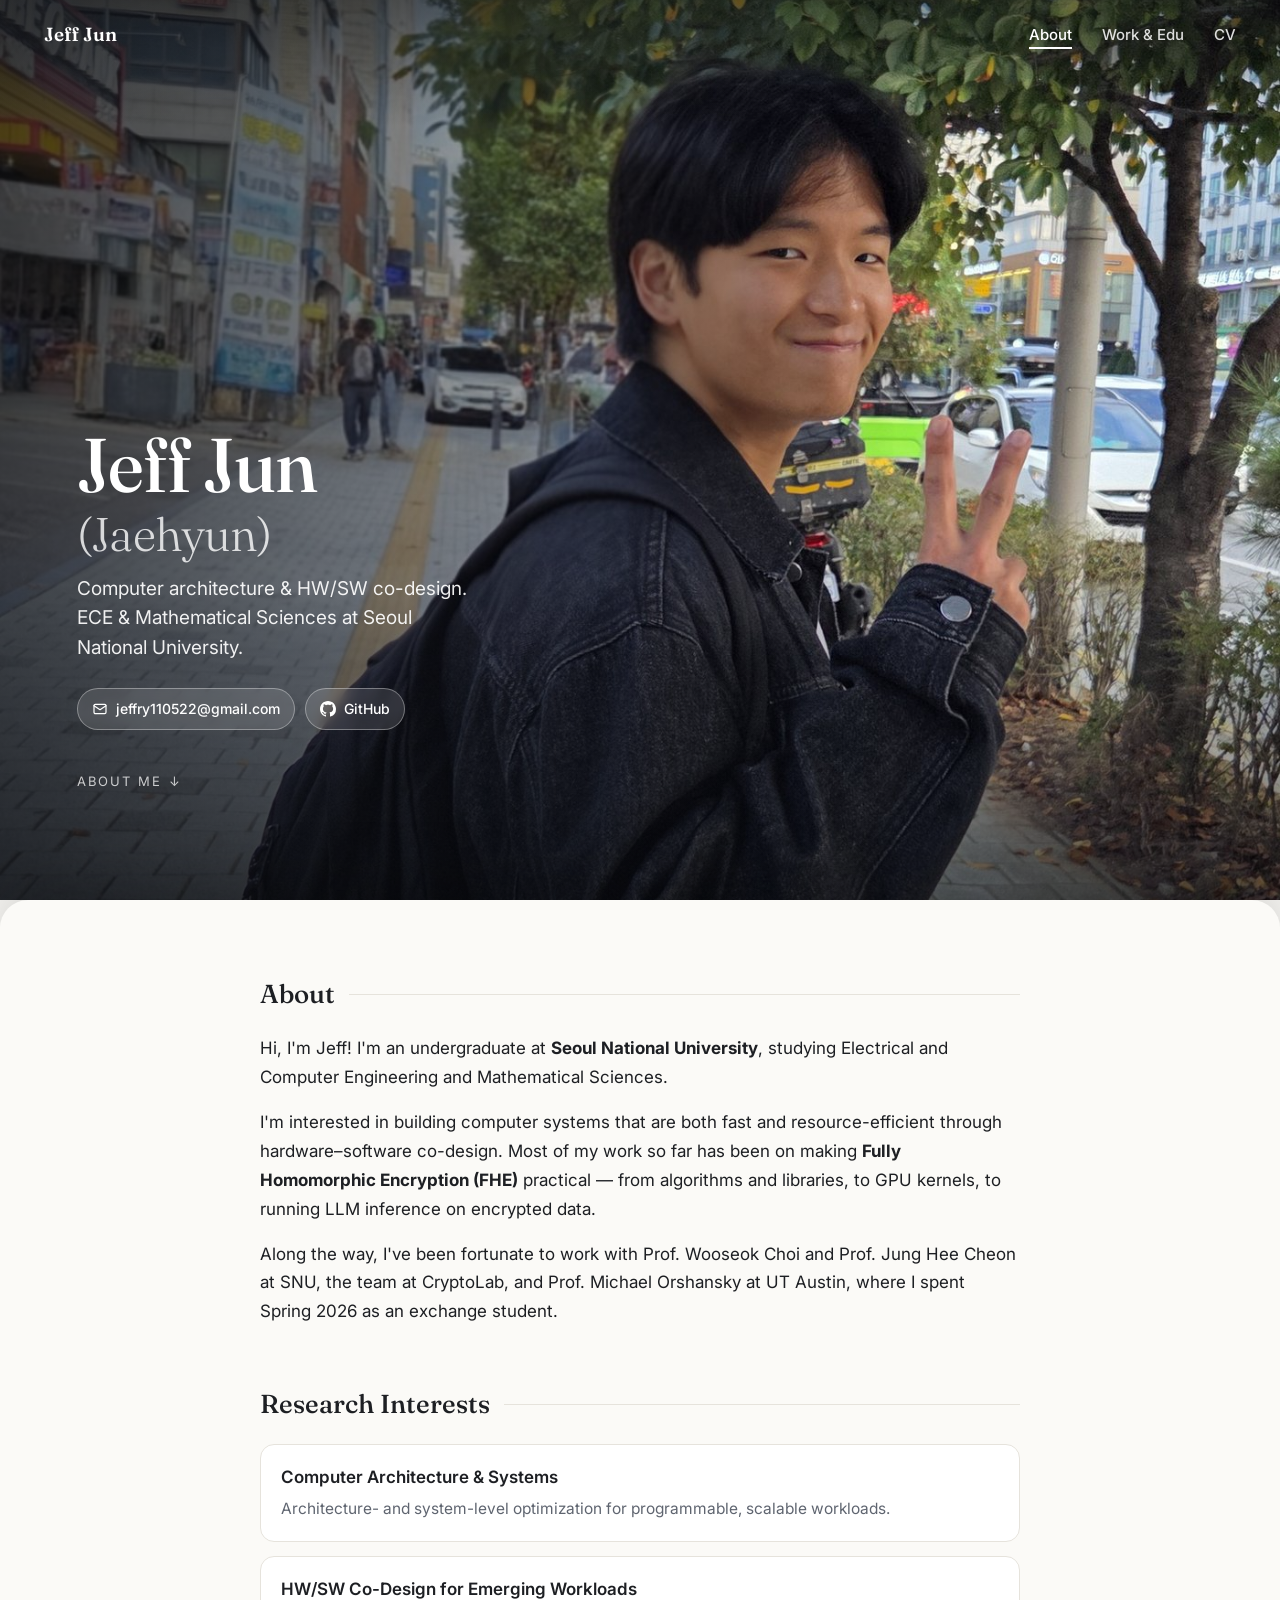
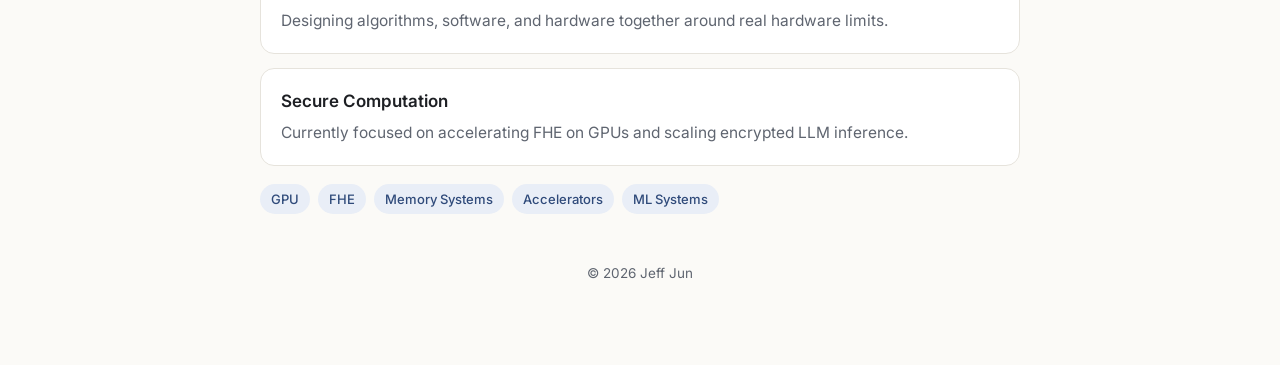
==== index.html @ 9861a4ab "Initial personal site" ====
<!doctype html>
<html lang="en">
<head>
  <meta charset="utf-8">
  <meta name="viewport" content="width=device-width, initial-scale=1">
  <meta name="robots" content="noindex, nofollow, noarchive">
  <title>Jeff Jun</title>
  <meta name="description" content="Jeff (Jaehyun) Jun — Computer Architecture & HW/SW Co-Design">
  <link rel="preconnect" href="https://fonts.googleapis.com">
  <link rel="preconnect" href="https://fonts.gstatic.com" crossorigin>
  <link href="https://fonts.googleapis.com/css2?family=Fraunces:opsz,wght@9..144,300;9..144,500;9..144,600&family=Inter:wght@400;500;600&display=swap" rel="stylesheet">
  <link rel="stylesheet" href="style.css">
</head>
<body>
  <nav class="nav on-photo" id="nav">
    <a class="brand" href="index.html">Jeff Jun</a>
    <ul>
      <li><a href="index.html" aria-current="page">About</a></li>
      <li><a href="experience.html">Work &amp; Edu</a></li>
      <li><a href="cv.html">CV</a></li>
    </ul>
  </nav>

  <div class="backdrop" role="img" aria-label="Photo of Jeff Jun"></div>

  <header class="hero">
    <h1>Jeff Jun<span class="alt">(Jaehyun)</span></h1>
    <p class="tagline">Computer architecture &amp; HW/SW co-design.<br>ECE &amp; Mathematical Sciences at Seoul National University.</p>
    <div class="links">
      <a class="chip" href="mailto:jeffry110522@gmail.com">
        <svg viewBox="0 0 24 24" fill="none" stroke="currentColor" stroke-width="1.8" stroke-linecap="round" stroke-linejoin="round"><rect x="3" y="5" width="18" height="14" rx="2"/><path d="m3 7 9 6 9-6"/></svg>
        jeffry110522@gmail.com
      </a>
      <a class="chip" href="https://github.com/Ccrople" target="_blank" rel="noopener">
        <svg viewBox="0 0 16 16" fill="currentColor"><path d="M8 0C3.58 0 0 3.58 0 8c0 3.54 2.29 6.53 5.47 7.59.4.07.55-.17.55-.38 0-.19-.01-.82-.01-1.49-2.01.37-2.53-.49-2.69-.94-.09-.23-.48-.94-.82-1.13-.28-.15-.68-.52-.01-.53.63-.01 1.08.58 1.23.82.72 1.21 1.87.87 2.33.66.07-.52.28-.87.51-1.07-1.78-.2-3.64-.89-3.64-3.95 0-.87.31-1.59.82-2.15-.08-.2-.36-1.02.08-2.12 0 0 .67-.21 2.2.82.64-.18 1.32-.27 2-.27.68 0 1.36.09 2 .27 1.53-1.04 2.2-.82 2.2-.82.44 1.1.16 1.92.08 2.12.51.56.82 1.27.82 2.15 0 3.07-1.87 3.75-3.65 3.95.29.25.54.73.54 1.48 0 1.07-.01 1.93-.01 2.2 0 .21.15.46.55.38A8.01 8.01 0 0 0 16 8c0-4.42-3.58-8-8-8z"/></svg>
        GitHub
      </a>
      <!-- LinkedIn: 주소 정해지면 아래 주석을 풀고 URL만 바꾸세요
      <a class="chip" href="https://www.linkedin.com/in/YOUR-ID" target="_blank" rel="noopener">
        <svg viewBox="0 0 24 24" fill="currentColor"><path d="M4.98 3.5a2.5 2.5 0 1 1 0 5 2.5 2.5 0 0 1 0-5zM3 9.5h4v11H3zM9.5 9.5h3.8v1.6h.05c.53-1 1.84-2.05 3.78-2.05 4.04 0 4.79 2.66 4.79 6.12v5.33h-4v-4.73c0-1.13-.02-2.58-1.57-2.58-1.57 0-1.81 1.23-1.81 2.5v4.81h-4z"/></svg>
        LinkedIn
      </a>
      -->
    </div>
    <a class="scroll-cue" href="#about">About me <span aria-hidden="true">↓</span></a>
  </header>

  <main class="sheet" id="about">
    <div class="wrap">
      <section>
        <h2>About</h2>
        <p>Hi, I'm Jeff! I'm an undergraduate at <strong>Seoul National University</strong>, studying Electrical and Computer Engineering and Mathematical Sciences.</p>
        <p>I'm interested in building computer systems that are both fast and resource-efficient through hardware–software co-design. Most of my work so far has been on making <strong>Fully Homomorphic Encryption (FHE)</strong> practical — from algorithms and libraries, to GPU kernels, to running LLM inference on encrypted data.</p>
        <p>Along the way, I've been fortunate to work with Prof. Wooseok Choi and Prof. Jung Hee Cheon at SNU, the team at CryptoLab, and Prof. Michael Orshansky at UT Austin, where I spent Spring 2026 as an exchange student.</p>
      </section>

      <section>
        <h2>Research Interests</h2>
        <ul class="interests">
          <li><strong>Computer Architecture &amp; Systems</strong><span>Architecture- and system-level optimization for programmable, scalable workloads.</span></li>
          <li><strong>HW/SW Co-Design for Emerging Workloads</strong><span>Designing algorithms, software, and hardware together around real hardware limits.</span></li>
          <li><strong>Secure Computation</strong><span>Currently focused on accelerating FHE on GPUs and scaling encrypted LLM inference.</span></li>
        </ul>
        <div class="tags">
          <span class="tag">GPU</span><span class="tag">FHE</span><span class="tag">Memory Systems</span><span class="tag">Accelerators</span><span class="tag">ML Systems</span>
        </div>
      </section>
    </div>
    <footer>© 2026 Jeff Jun</footer>
  </main>

  <script>
    const nav = document.getElementById('nav');
    const onScroll = () => nav.classList.toggle('scrolled', window.scrollY > window.innerHeight * 0.75);
    window.addEventListener('scroll', onScroll, { passive: true }); onScroll();
  </script>
</body>
</html>
---- style.css ----
/* ---------- Tokens ---------- */
:root {
  --bg: #fbfaf7;
  --surface: #ffffff;
  --text: #1d1f23;
  --muted: #5f6570;
  --line: #e6e3dc;
  --accent: #2f4a7a;
  --accent-soft: #e9eef7;
  --serif: "Fraunces", Georgia, "Times New Roman", serif;
  --sans: "Inter", system-ui, -apple-system, "Segoe UI", Roboto, sans-serif;
  --maxw: 760px;
  --radius: 14px;
}
@media (prefers-color-scheme: dark) {
  :root {
    --bg: #141518;
    --surface: #1b1d21;
    --text: #e8e6e1;
    --muted: #a0a4ab;
    --line: #2c2f35;
    --accent: #9db7e6;
    --accent-soft: #232a37;
  }
}

* { box-sizing: border-box; }
html { scroll-behavior: smooth; }
body {
  margin: 0;
  background: var(--bg);
  color: var(--text);
  font-family: var(--sans);
  font-size: 17px;
  line-height: 1.7;
  -webkit-font-smoothing: antialiased;
}
a { color: var(--accent); text-decoration: none; }
a:hover { text-decoration: underline; text-underline-offset: 3px; }

/* ---------- Nav ---------- */
.nav {
  position: fixed; inset: 0 0 auto 0; z-index: 20;
  display: flex; align-items: center; justify-content: space-between;
  padding: 18px clamp(16px, 4vw, 44px);
  transition: background .25s, border-color .25s, color .25s;
  border-bottom: 1px solid transparent;
}
.nav .brand { font-family: var(--serif); font-weight: 600; font-size: 19px; color: inherit; }
.nav .brand:hover { text-decoration: none; }
.nav ul { list-style: none; display: flex; gap: clamp(14px, 3vw, 30px); margin: 0; padding: 0; }
.nav ul a { color: inherit; font-size: 15px; font-weight: 500; opacity: .85; }
.nav ul a:hover, .nav ul a[aria-current="page"] { opacity: 1; text-decoration: none; }
.nav ul a[aria-current="page"] { border-bottom: 2px solid currentColor; padding-bottom: 3px; }

.nav.on-photo { color: #fff; }
.nav.solid, .nav.scrolled {
  color: var(--text);
  background: color-mix(in srgb, var(--bg) 88%, transparent);
  backdrop-filter: blur(10px); -webkit-backdrop-filter: blur(10px);
  border-bottom-color: var(--line);
}

/* ---------- Home: photo backdrop ---------- */
.backdrop {
  position: fixed; inset: 0; z-index: -1;
  background: #1a1a1a url("profile.jpg") center 22% / cover no-repeat;
}
.backdrop::after {
  content: ""; position: absolute; inset: 0;
  background:
    linear-gradient(180deg, rgba(10,12,16,.45) 0%, rgba(10,12,16,0) 14%),
    linear-gradient(90deg, rgba(10,12,16,.72) 0%, rgba(10,12,16,.35) 45%, rgba(10,12,16,0) 70%),
    linear-gradient(0deg, rgba(10,12,16,.55) 0%, rgba(10,12,16,0) 35%);
}

.hero {
  min-height: 100vh; min-height: 100svh;
  display: flex; flex-direction: column; justify-content: flex-end;
  padding: 0 clamp(16px, 6vw, 88px) clamp(56px, 12vh, 120px);
  color: #fff;
}
.hero h1 {
  font-family: var(--serif); font-weight: 500;
  font-size: clamp(40px, 6.4vw, 76px); line-height: 1.05;
  margin: 0 0 14px; letter-spacing: -.01em;
}
.hero h1 .alt { font-weight: 300; opacity: .8; font-size: .62em; display: block; margin-top: 6px; }
.hero .tagline { font-size: clamp(16px, 1.6vw, 19px); margin: 0 0 26px; opacity: .92; max-width: 34ch; line-height: 1.55; }

.links { display: flex; flex-wrap: wrap; gap: 10px; }
.chip {
  display: inline-flex; align-items: center; gap: 8px;
  padding: 8px 14px; border-radius: 999px;
  font-size: 14px; font-weight: 500;
  border: 1px solid var(--line); color: var(--text); background: var(--surface);
}
.chip:hover { text-decoration: none; border-color: var(--accent); color: var(--accent); }
.chip svg { width: 16px; height: 16px; flex: none; }
.hero .chip { color: #fff; background: rgba(255,255,255,.12); border-color: rgba(255,255,255,.35); backdrop-filter: blur(6px); }
.hero .chip:hover { background: rgba(255,255,255,.22); color: #fff; }

.scroll-cue {
  margin-top: 40px; font-size: 13px; letter-spacing: .14em; text-transform: uppercase; opacity: .75; color: #fff;
  display: inline-flex; align-items: center; gap: 8px; width: fit-content;
}
.scroll-cue:hover { opacity: 1; text-decoration: none; }

/* Card that scrolls over the photo */
.sheet {
  position: relative;
  background: var(--bg);
  border-radius: 28px 28px 0 0;
  padding: clamp(40px, 7vw, 72px) 16px 40px;
  box-shadow: 0 -20px 60px rgba(0,0,0,.18);
}

/* ---------- Generic content ---------- */
.wrap { max-width: var(--maxw); margin: 0 auto; }
.page { padding: 120px 16px 40px; }
.page-title { font-family: var(--serif); font-weight: 500; font-size: clamp(32px, 4.5vw, 44px); margin: 0 0 6px; letter-spacing: -.01em; }
.page-sub { color: var(--muted); margin: 0 0 40px; }

section + section { margin-top: 56px; }
h2 {
  font-family: var(--serif); font-weight: 500; font-size: 26px;
  margin: 0 0 18px; display: flex; align-items: center; gap: 14px;
}
h2::after { content: ""; flex: 1; height: 1px; background: var(--line); }
p { margin: 0 0 16px; }

/* Research interests */
.interests { display: grid; gap: 14px; margin: 0; padding: 0; list-style: none; }
.interests li {
  background: var(--surface); border: 1px solid var(--line); border-radius: var(--radius);
  padding: 18px 20px;
}
.interests strong { display: block; font-weight: 600; margin-bottom: 2px; }
.interests span { color: var(--muted); font-size: 15.5px; }
.tags { display: flex; flex-wrap: wrap; gap: 8px; margin-top: 18px; }
.tag { font-size: 13px; padding: 4px 11px; border-radius: 999px; background: var(--accent-soft); color: var(--accent); font-weight: 500; }

/* Timeline (Work & Edu) */
.timeline { list-style: none; margin: 0; padding: 0; position: relative; }
.timeline::before { content: ""; position: absolute; left: 7px; top: 8px; bottom: 8px; width: 1px; background: var(--line); }
.timeline li { position: relative; padding: 0 0 30px 34px; }
.timeline li:last-child { padding-bottom: 0; }
.timeline li::before {
  content: ""; position: absolute; left: 2px; top: 8px; width: 11px; height: 11px; border-radius: 50%;
  background: var(--bg); border: 2px solid var(--accent);
}
.timeline li.now::before { background: var(--accent); }
.t-when { font-size: 13px; letter-spacing: .04em; color: var(--muted); font-variant-numeric: tabular-nums; }
.t-title { font-weight: 600; font-size: 17.5px; line-height: 1.4; margin: 2px 0; }
.t-where { color: var(--muted); font-size: 15.5px; }

/* CV */
.cv-head { display: flex; flex-wrap: wrap; align-items: flex-end; justify-content: space-between; gap: 16px; margin-bottom: 40px; }
.cv-head .page-sub { margin: 0; }
.cv-list { list-style: none; margin: 0; padding: 0; }
.cv-list li {
  display: grid; grid-template-columns: 1fr auto; gap: 4px 24px;
  padding: 12px 0; border-bottom: 1px dashed var(--line);
}
.cv-list li:last-child { border-bottom: 0; }
.cv-list .what { font-weight: 600; }
.cv-list .where { grid-column: 1; color: var(--muted); font-size: 15.5px; }
.cv-list .when { grid-column: 2; grid-row: 1; color: var(--muted); font-size: 14px; white-space: nowrap; font-variant-numeric: tabular-nums; padding-top: 2px; }
.skills { display: grid; grid-template-columns: max-content 1fr; gap: 8px 22px; margin: 0; }
.skills dt { font-weight: 600; }
.skills dd { margin: 0; color: var(--muted); }

/* Footer */
footer { color: var(--muted); font-size: 13.5px; text-align: center; padding: 48px 16px 40px; }

/* ---------- Mobile ---------- */
@media (max-width: 640px) {
  body { font-size: 16px; }
  .nav { padding: 14px 16px; }
  .nav .brand { font-size: 17px; }
  .nav ul { gap: 14px; }
  .nav ul a { font-size: 14px; }
  .backdrop { background-position: 64% 20%; }
  .backdrop::after {
    background:
      linear-gradient(180deg, rgba(10,12,16,.5) 0%, rgba(10,12,16,0) 12%),
      linear-gradient(0deg, rgba(10,12,16,.82) 0%, rgba(10,12,16,.35) 40%, rgba(10,12,16,0) 65%);
  }
  .hero { padding-bottom: 44px; }
  .sheet { border-radius: 22px 22px 0 0; }
  .cv-list li { grid-template-columns: 1fr; }
  .cv-list .when { grid-column: 1; grid-row: auto; padding-top: 0; }
  .skills { grid-template-columns: 1fr; gap: 2px; }
  .skills dd { margin-bottom: 10px; }
}

@media print {
  .nav, footer, .no-print { display: none !important; }
  .page { padding-top: 0; }
  body { background: #fff; color: #000; font-size: 12pt; }
}
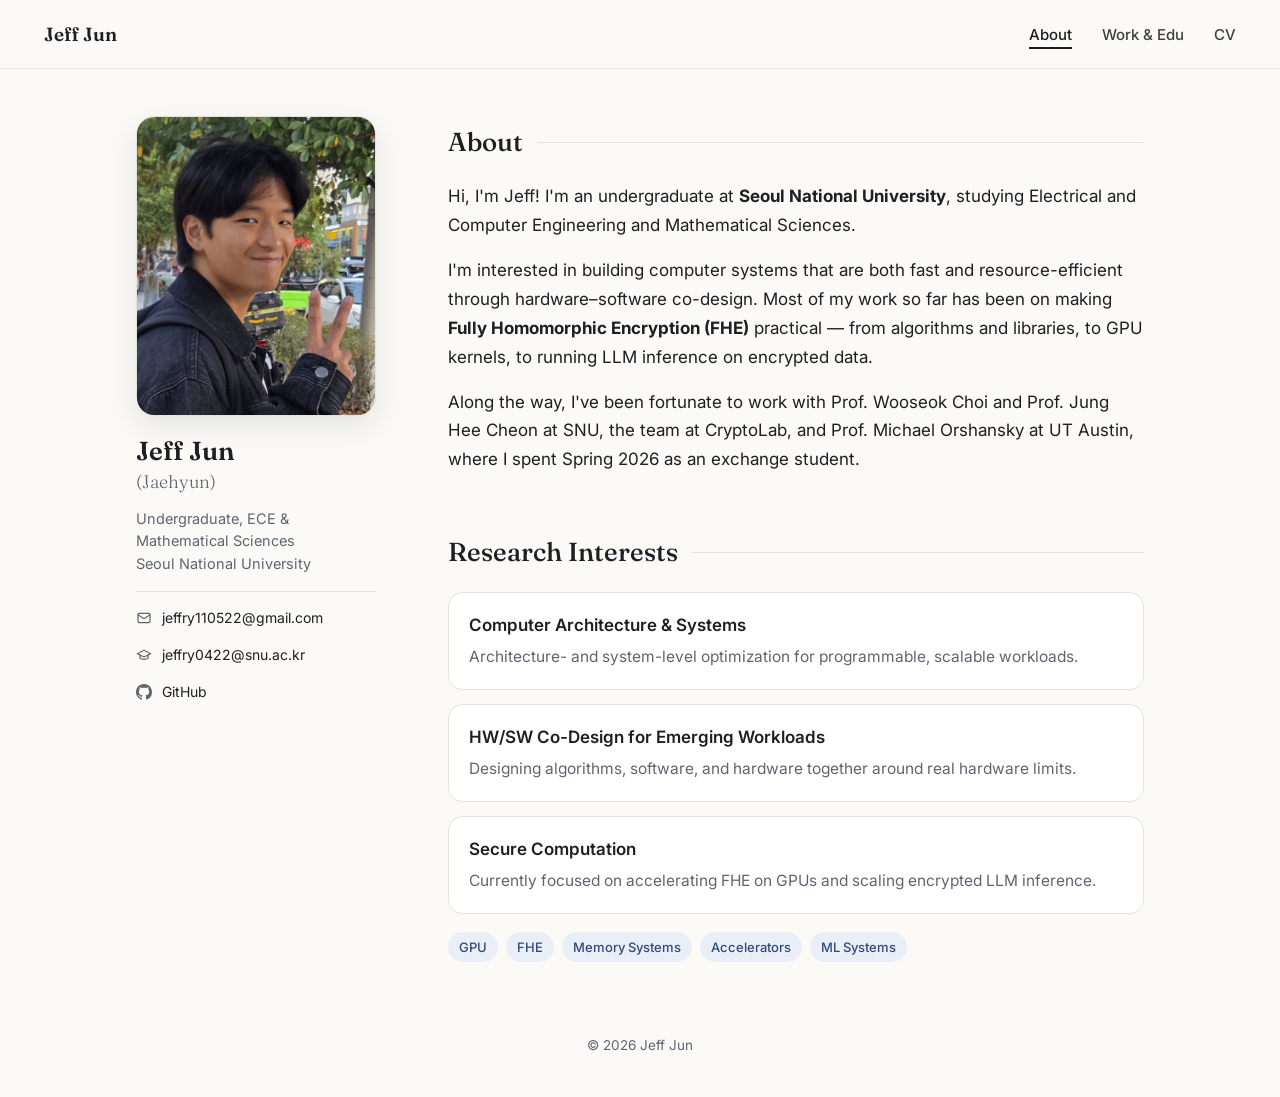
==== commit fbde0be0: "Smaller profile photo layout" ====
--- a/index.html
+++ b/index.html
@@ -12,7 +12,7 @@
   <link rel="stylesheet" href="style.css">
 </head>
 <body>
-  <nav class="nav on-photo" id="nav">
+  <nav class="nav solid">
     <a class="brand" href="index.html">Jeff Jun</a>
     <ul>
       <li><a href="index.html" aria-current="page">About</a></li>
@@ -21,32 +21,33 @@
     </ul>
   </nav>
 
-  <div class="backdrop" role="img" aria-label="Photo of Jeff Jun"></div>
+  <div class="home">
+    <aside class="profile">
+      <img class="avatar" src="profile.jpg" alt="Photo of Jeff Jun" width="560" height="700">
+      <div class="profile-text">
+        <div class="p-name">Jeff Jun</div>
+        <div class="p-alt">(Jaehyun)</div>
+        <div class="p-role">Undergraduate, ECE &amp; Mathematical Sciences<br>Seoul National University</div>
+        <ul class="p-links">
+          <li><a href="mailto:jeffry110522@gmail.com">
+            <svg viewBox="0 0 24 24" fill="none" stroke="currentColor" stroke-width="1.8" stroke-linecap="round" stroke-linejoin="round"><rect x="3" y="5" width="18" height="14" rx="2"/><path d="m3 7 9 6 9-6"/></svg>
+            jeffry110522@gmail.com</a></li>
+          <li><a href="mailto:jeffry0422@snu.ac.kr">
+            <svg viewBox="0 0 24 24" fill="none" stroke="currentColor" stroke-width="1.8" stroke-linecap="round" stroke-linejoin="round"><path d="M22 10 12 5 2 10l10 5 10-5z"/><path d="M6 12v5c3 2 9 2 12 0v-5"/></svg>
+            jeffry0422@snu.ac.kr</a></li>
+          <li><a href="https://github.com/Ccrople" target="_blank" rel="noopener">
+            <svg viewBox="0 0 16 16" fill="currentColor"><path d="M8 0C3.58 0 0 3.58 0 8c0 3.54 2.29 6.53 5.47 7.59.4.07.55-.17.55-.38 0-.19-.01-.82-.01-1.49-2.01.37-2.53-.49-2.69-.94-.09-.23-.48-.94-.82-1.13-.28-.15-.68-.52-.01-.53.63-.01 1.08.58 1.23.82.72 1.21 1.87.87 2.33.66.07-.52.28-.87.51-1.07-1.78-.2-3.64-.89-3.64-3.95 0-.87.31-1.59.82-2.15-.08-.2-.36-1.02.08-2.12 0 0 .67-.21 2.2.82.64-.18 1.32-.27 2-.27.68 0 1.36.09 2 .27 1.53-1.04 2.2-.82 2.2-.82.44 1.1.16 1.92.08 2.12.51.56.82 1.27.82 2.15 0 3.07-1.87 3.75-3.65 3.95.29.25.54.73.54 1.48 0 1.07-.01 1.93-.01 2.2 0 .21.15.46.55.38A8.01 8.01 0 0 0 16 8c0-4.42-3.58-8-8-8z"/></svg>
+            GitHub</a></li>
+          <!-- LinkedIn: 주소 정해지면 아래 주석을 풀고 URL만 바꾸세요
+          <li><a href="https://www.linkedin.com/in/YOUR-ID" target="_blank" rel="noopener">
+            <svg viewBox="0 0 24 24" fill="currentColor"><path d="M4.98 3.5a2.5 2.5 0 1 1 0 5 2.5 2.5 0 0 1 0-5zM3 9.5h4v11H3zM9.5 9.5h3.8v1.6h.05c.53-1 1.84-2.05 3.78-2.05 4.04 0 4.79 2.66 4.79 6.12v5.33h-4v-4.73c0-1.13-.02-2.58-1.57-2.58-1.57 0-1.81 1.23-1.81 2.5v4.81h-4z"/></svg>
+            LinkedIn</a></li>
+          -->
+        </ul>
+      </div>
+    </aside>
 
-  <header class="hero">
-    <h1>Jeff Jun<span class="alt">(Jaehyun)</span></h1>
-    <p class="tagline">Computer architecture &amp; HW/SW co-design.<br>ECE &amp; Mathematical Sciences at Seoul National University.</p>
-    <div class="links">
-      <a class="chip" href="mailto:jeffry110522@gmail.com">
-        <svg viewBox="0 0 24 24" fill="none" stroke="currentColor" stroke-width="1.8" stroke-linecap="round" stroke-linejoin="round"><rect x="3" y="5" width="18" height="14" rx="2"/><path d="m3 7 9 6 9-6"/></svg>
-        jeffry110522@gmail.com
-      </a>
-      <a class="chip" href="https://github.com/Ccrople" target="_blank" rel="noopener">
-        <svg viewBox="0 0 16 16" fill="currentColor"><path d="M8 0C3.58 0 0 3.58 0 8c0 3.54 2.29 6.53 5.47 7.59.4.07.55-.17.55-.38 0-.19-.01-.82-.01-1.49-2.01.37-2.53-.49-2.69-.94-.09-.23-.48-.94-.82-1.13-.28-.15-.68-.52-.01-.53.63-.01 1.08.58 1.23.82.72 1.21 1.87.87 2.33.66.07-.52.28-.87.51-1.07-1.78-.2-3.64-.89-3.64-3.95 0-.87.31-1.59.82-2.15-.08-.2-.36-1.02.08-2.12 0 0 .67-.21 2.2.82.64-.18 1.32-.27 2-.27.68 0 1.36.09 2 .27 1.53-1.04 2.2-.82 2.2-.82.44 1.1.16 1.92.08 2.12.51.56.82 1.27.82 2.15 0 3.07-1.87 3.75-3.65 3.95.29.25.54.73.54 1.48 0 1.07-.01 1.93-.01 2.2 0 .21.15.46.55.38A8.01 8.01 0 0 0 16 8c0-4.42-3.58-8-8-8z"/></svg>
-        GitHub
-      </a>
-      <!-- LinkedIn: 주소 정해지면 아래 주석을 풀고 URL만 바꾸세요
-      <a class="chip" href="https://www.linkedin.com/in/YOUR-ID" target="_blank" rel="noopener">
-        <svg viewBox="0 0 24 24" fill="currentColor"><path d="M4.98 3.5a2.5 2.5 0 1 1 0 5 2.5 2.5 0 0 1 0-5zM3 9.5h4v11H3zM9.5 9.5h3.8v1.6h.05c.53-1 1.84-2.05 3.78-2.05 4.04 0 4.79 2.66 4.79 6.12v5.33h-4v-4.73c0-1.13-.02-2.58-1.57-2.58-1.57 0-1.81 1.23-1.81 2.5v4.81h-4z"/></svg>
-        LinkedIn
-      </a>
-      -->
-    </div>
-    <a class="scroll-cue" href="#about">About me <span aria-hidden="true">↓</span></a>
-  </header>
-
-  <main class="sheet" id="about">
-    <div class="wrap">
+    <main class="home-main">
       <section>
         <h2>About</h2>
         <p>Hi, I'm Jeff! I'm an undergraduate at <strong>Seoul National University</strong>, studying Electrical and Computer Engineering and Mathematical Sciences.</p>
@@ -65,14 +66,9 @@
           <span class="tag">GPU</span><span class="tag">FHE</span><span class="tag">Memory Systems</span><span class="tag">Accelerators</span><span class="tag">ML Systems</span>
         </div>
       </section>
-    </div>
-    <footer>© 2026 Jeff Jun</footer>
-  </main>
+    </main>
+  </div>
 
-  <script>
-    const nav = document.getElementById('nav');
-    const onScroll = () => nav.classList.toggle('scrolled', window.scrollY > window.innerHeight * 0.75);
-    window.addEventListener('scroll', onScroll, { passive: true }); onScroll();
-  </script>
+  <footer>© 2026 Jeff Jun</footer>
 </body>
 </html>
--- a/style.css
+++ b/style.css
@@ -53,67 +53,34 @@
 .nav ul a:hover, .nav ul a[aria-current="page"] { opacity: 1; text-decoration: none; }
 .nav ul a[aria-current="page"] { border-bottom: 2px solid currentColor; padding-bottom: 3px; }
 
-.nav.on-photo { color: #fff; }
-.nav.solid, .nav.scrolled {
+.nav.solid {
   color: var(--text);
   background: color-mix(in srgb, var(--bg) 88%, transparent);
   backdrop-filter: blur(10px); -webkit-backdrop-filter: blur(10px);
   border-bottom-color: var(--line);
 }
 
-/* ---------- Home: photo backdrop ---------- */
-.backdrop {
-  position: fixed; inset: 0; z-index: -1;
-  background: #1a1a1a url("profile.jpg") center 22% / cover no-repeat;
+/* ---------- Home: profile sidebar ---------- */
+.home {
+  max-width: 1040px; margin: 0 auto;
+  padding: 116px 16px 24px;
+  display: grid; grid-template-columns: 240px 1fr; gap: clamp(32px, 6vw, 72px);
+  align-items: start;
 }
-.backdrop::after {
-  content: ""; position: absolute; inset: 0;
-  background:
-    linear-gradient(180deg, rgba(10,12,16,.45) 0%, rgba(10,12,16,0) 14%),
-    linear-gradient(90deg, rgba(10,12,16,.72) 0%, rgba(10,12,16,.35) 45%, rgba(10,12,16,0) 70%),
-    linear-gradient(0deg, rgba(10,12,16,.55) 0%, rgba(10,12,16,0) 35%);
+.profile { position: sticky; top: 104px; }
+.avatar {
+  display: block; width: 100%; max-width: 240px; height: auto; aspect-ratio: 4 / 5; object-fit: cover;
+  border-radius: 18px; border: 1px solid var(--line);
+  box-shadow: 0 10px 30px rgba(20, 25, 35, .10);
 }
-
-.hero {
-  min-height: 100vh; min-height: 100svh;
-  display: flex; flex-direction: column; justify-content: flex-end;
-  padding: 0 clamp(16px, 6vw, 88px) clamp(56px, 12vh, 120px);
-  color: #fff;
-}
-.hero h1 {
-  font-family: var(--serif); font-weight: 500;
-  font-size: clamp(40px, 6.4vw, 76px); line-height: 1.05;
-  margin: 0 0 14px; letter-spacing: -.01em;
-}
-.hero h1 .alt { font-weight: 300; opacity: .8; font-size: .62em; display: block; margin-top: 6px; }
-.hero .tagline { font-size: clamp(16px, 1.6vw, 19px); margin: 0 0 26px; opacity: .92; max-width: 34ch; line-height: 1.55; }
-
-.links { display: flex; flex-wrap: wrap; gap: 10px; }
-.chip {
-  display: inline-flex; align-items: center; gap: 8px;
-  padding: 8px 14px; border-radius: 999px;
-  font-size: 14px; font-weight: 500;
-  border: 1px solid var(--line); color: var(--text); background: var(--surface);
-}
-.chip:hover { text-decoration: none; border-color: var(--accent); color: var(--accent); }
-.chip svg { width: 16px; height: 16px; flex: none; }
-.hero .chip { color: #fff; background: rgba(255,255,255,.12); border-color: rgba(255,255,255,.35); backdrop-filter: blur(6px); }
-.hero .chip:hover { background: rgba(255,255,255,.22); color: #fff; }
-
-.scroll-cue {
-  margin-top: 40px; font-size: 13px; letter-spacing: .14em; text-transform: uppercase; opacity: .75; color: #fff;
-  display: inline-flex; align-items: center; gap: 8px; width: fit-content;
-}
-.scroll-cue:hover { opacity: 1; text-decoration: none; }
-
-/* Card that scrolls over the photo */
-.sheet {
-  position: relative;
-  background: var(--bg);
-  border-radius: 28px 28px 0 0;
-  padding: clamp(40px, 7vw, 72px) 16px 40px;
-  box-shadow: 0 -20px 60px rgba(0,0,0,.18);
-}
+.p-name { font-family: var(--serif); font-weight: 600; font-size: 26px; line-height: 1.2; margin-top: 20px; }
+.p-alt { font-family: var(--serif); font-weight: 300; color: var(--muted); font-size: 18px; }
+.p-role { color: var(--muted); font-size: 14.5px; line-height: 1.55; margin: 10px 0 16px; }
+.p-links { list-style: none; margin: 0; padding: 14px 0 0; border-top: 1px solid var(--line); display: grid; gap: 8px; }
+.p-links a { display: inline-flex; align-items: center; gap: 10px; color: var(--text); font-size: 14px; word-break: break-all; }
+.p-links a:hover { color: var(--accent); text-decoration: none; }
+.p-links svg { width: 16px; height: 16px; flex: none; color: var(--muted); }
+.home-main { min-width: 0; padding-top: 4px; }
 
 /* ---------- Generic content ---------- */
 .wrap { max-width: var(--maxw); margin: 0 auto; }
@@ -180,14 +147,13 @@
   .nav .brand { font-size: 17px; }
   .nav ul { gap: 14px; }
   .nav ul a { font-size: 14px; }
-  .backdrop { background-position: 64% 20%; }
-  .backdrop::after {
-    background:
-      linear-gradient(180deg, rgba(10,12,16,.5) 0%, rgba(10,12,16,0) 12%),
-      linear-gradient(0deg, rgba(10,12,16,.82) 0%, rgba(10,12,16,.35) 40%, rgba(10,12,16,0) 65%);
-  }
-  .hero { padding-bottom: 44px; }
-  .sheet { border-radius: 22px 22px 0 0; }
+  .home { grid-template-columns: 1fr; padding-top: 92px; gap: 36px; }
+  .profile { position: static; display: grid; grid-template-columns: 112px 1fr; gap: 18px; align-items: center; }
+  .avatar { max-width: 112px; border-radius: 14px; }
+  .p-name { margin-top: 0; font-size: 23px; }
+  .p-alt { font-size: 16px; }
+  .p-role { font-size: 13.5px; margin: 6px 0 0; }
+  .p-links { grid-column: 1 / -1; }
   .cv-list li { grid-template-columns: 1fr; }
   .cv-list .when { grid-column: 1; grid-row: auto; padding-top: 0; }
   .skills { grid-template-columns: 1fr; gap: 2px; }
